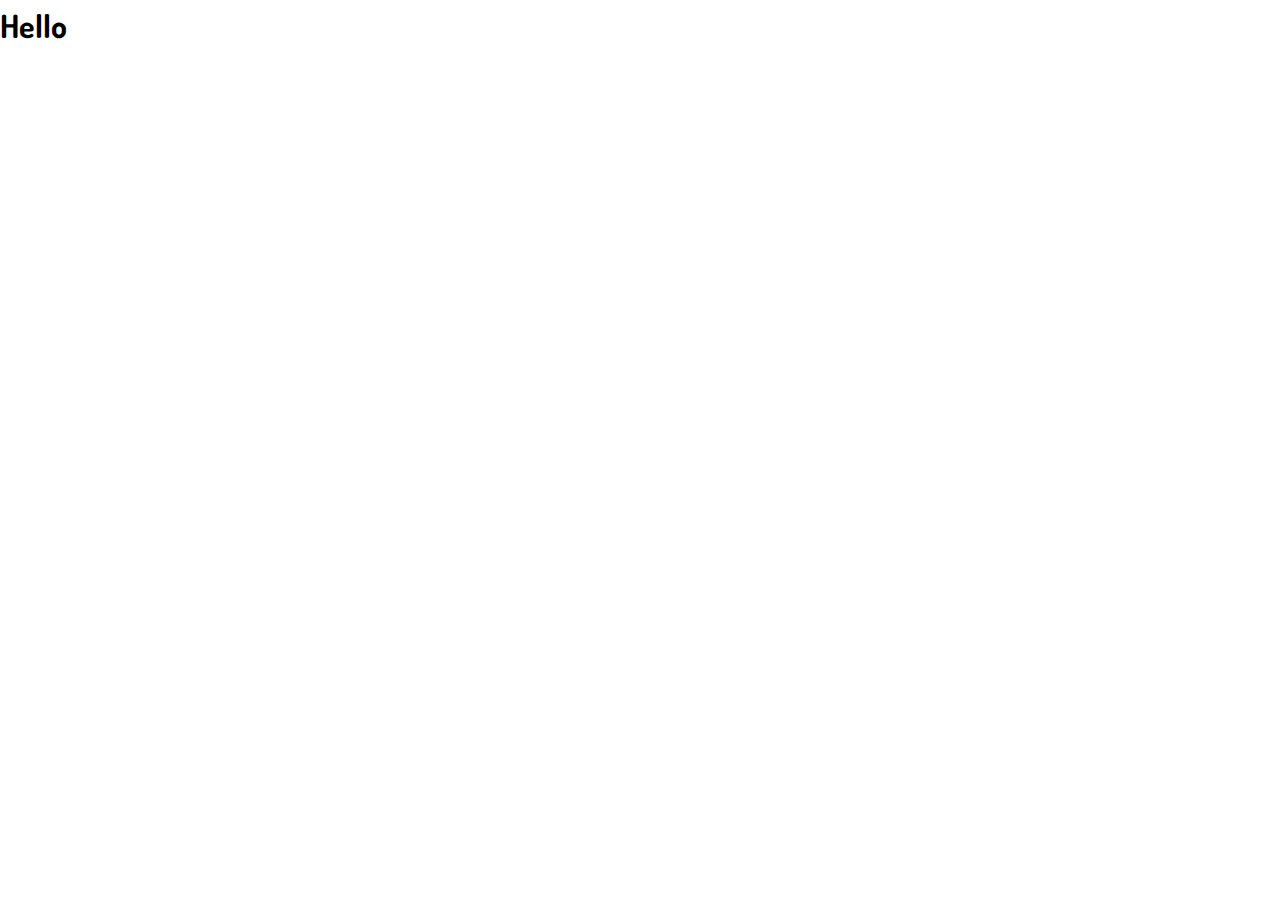
==== index.html @ 10ef943d "project setup" ====
<!doctype html>
<html lang="en">
<head>
    <meta charset="UTF-8">
    <meta name="description" content="Portfolio Website">
    <meta name="keywords" content="portfolio,website,site">
    <meta name="viewport"
          content="width=device-width, user-scalable=no, initial-scale=1.0, maximum-scale=1.0, minimum-scale=1.0">
    <meta http-equiv="X-UA-Compatible" content="ie=edge">
    <link rel="stylesheet" href="https://use.fontawesome.com/releases/v5.15.2/css/all.css"
          integrity="sha384-vSIIfh2YWi9wW0r9iZe7RJPrKwp6bG+s9QZMoITbCckVJqGCCRhc+ccxNcdpHuYu"
          crossorigin="anonymous">
    <link rel="preconnect" href="https://fonts.gstatic.com">
    <link href="https://fonts.googleapis.com/css2?family=Dosis&display=swap" rel="stylesheet">
    <link rel="stylesheet" href="css/main.css">
    <title>John Doe | UI/UX Designer & Photographer</title>
</head>
<body>
    <h1>Hello</h1>
</body>
</html>
---- css/main.css ----
* {
  margin: 0;
  padding: 0; }

body {
  font-family: 'Dosis', sans-serif;
  line-height: 1.6;
  background: #ffffff; }

a {
  text-decoration: none; }
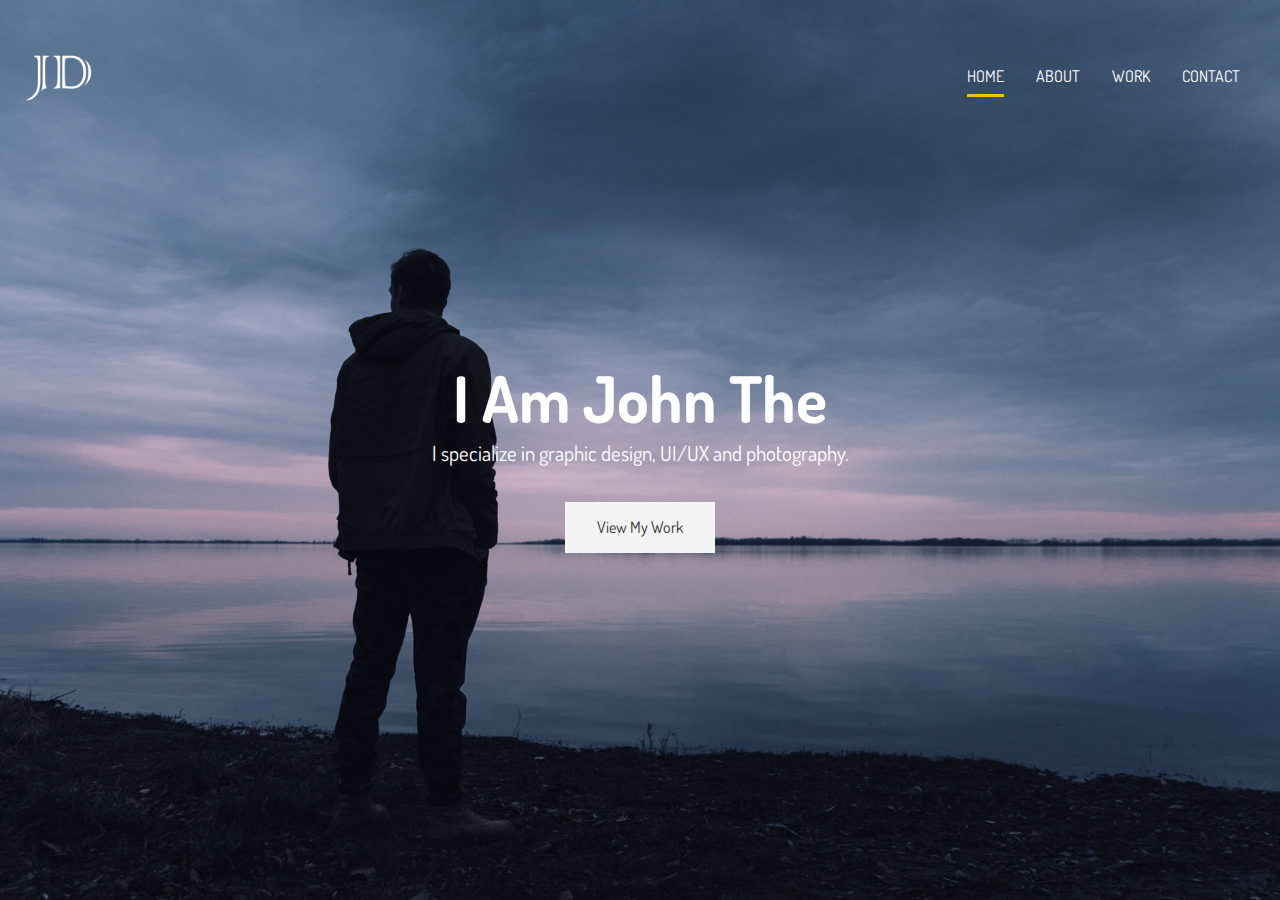
==== commit 237f7e94: "header & navbar have been implemented" ====
--- a/index.html
+++ b/index.html
@@ -16,6 +16,29 @@
     <title>John Doe | UI/UX Designer & Photographer</title>
 </head>
 <body>
-    <h1>Hello</h1>
+    <!-- Header -->
+    <header id="header-home">
+        <div class="container">
+            <nav id="main-nav">
+                <img src="img/logo.png" alt="My Logo Image" id="logo">
+                <ul>
+                    <li><a href="index.html" class="current">Home</a></li>
+                    <li><a href="about.html">About</a></li>
+                    <li><a href="work.html">Work</a></li>
+                    <li><a href="contact.html">Contact</a></li>
+                </ul>
+            </nav>
+            <div class="header-content">
+                <h1>I Am John The
+                    <span class="txt-type"
+                          data-wait="3000"
+                          data-words='["Photographer", "Designer", "UI/UX Dev]'>
+                    </span>
+                </h1>
+                <p class="lead">I specialize in graphic design, UI/UX and photography.</p>
+                <a href="work.html" class="btn-light">View My Work</a>
+            </div>
+        </div>
+    </header>
 </body>
 </html>--- a/css/main.css
+++ b/css/main.css
@@ -1,3 +1,40 @@
+.container {
+  max-width: 1280px;
+  padding: 1.5rem;
+  margin: auto;
+  overflow: hidden; }
+
+.btn-main, .btn-light, .btn-dark {
+  display: inline-block;
+  padding: 0.8rem 2rem;
+  transition: all 0.5s;
+  border: none;
+  cursor: pointer; }
+
+.btn-main {
+  color: #333333;
+  background-color: #ffbc00; }
+
+.btn-light {
+  color: #333333;
+  background-color: #f4f4f4; }
+
+.btn-dark {
+  color: #333333;
+  background-color: #333333; }
+
+button[class^='btn-']:hover,
+a[class^='btn-']:hover,
+input[class^='btn-']:hover {
+  background-color: #ffbc00; }
+
+.lead {
+  font-size: 1.3rem;
+  margin-bottom: 2rem; }
+
+.text-center {
+  text-align: center; }
+
 * {
   margin: 0;
   padding: 0; }
@@ -8,4 +45,51 @@
   background: #ffffff; }
 
 a {
-  text-decoration: none; }
+  text-decoration: none;
+  color: #333333; }
+
+ul {
+  list-style: none; }
+
+h2, h3, h4 {
+  text-transform: uppercase; }
+
+img {
+  width: 100%; }
+
+#logo {
+  width: 70px;
+  height: 70px;
+  color: #ffffff;
+  text-transform: uppercase; }
+
+#main-nav {
+  display: flex;
+  justify-content: space-between;
+  padding-top: 1rem; }
+  #main-nav ul {
+    display: flex; }
+  #main-nav li {
+    padding: 1.5rem 1rem; }
+  #main-nav a {
+    text-decoration: none;
+    color: #ffffff;
+    text-transform: uppercase;
+    border-bottom: 3px transparent solid;
+    padding-bottom: 0.5rem;
+    transition: border-color 0.5s; }
+    #main-nav a:hover {
+      border-color: #cccccc; }
+    #main-nav a.current {
+      border-color: #ffbc00; }
+
+#header-home {
+  background: url("../img/showcase.jpg") no-repeat center right/cover;
+  height: 100vh;
+  color: #ffffff; }
+  #header-home .header-content {
+    text-align: center;
+    padding-top: 20%; }
+    #header-home .header-content h1 {
+      font-size: 4rem;
+      line-height: 1.2; }
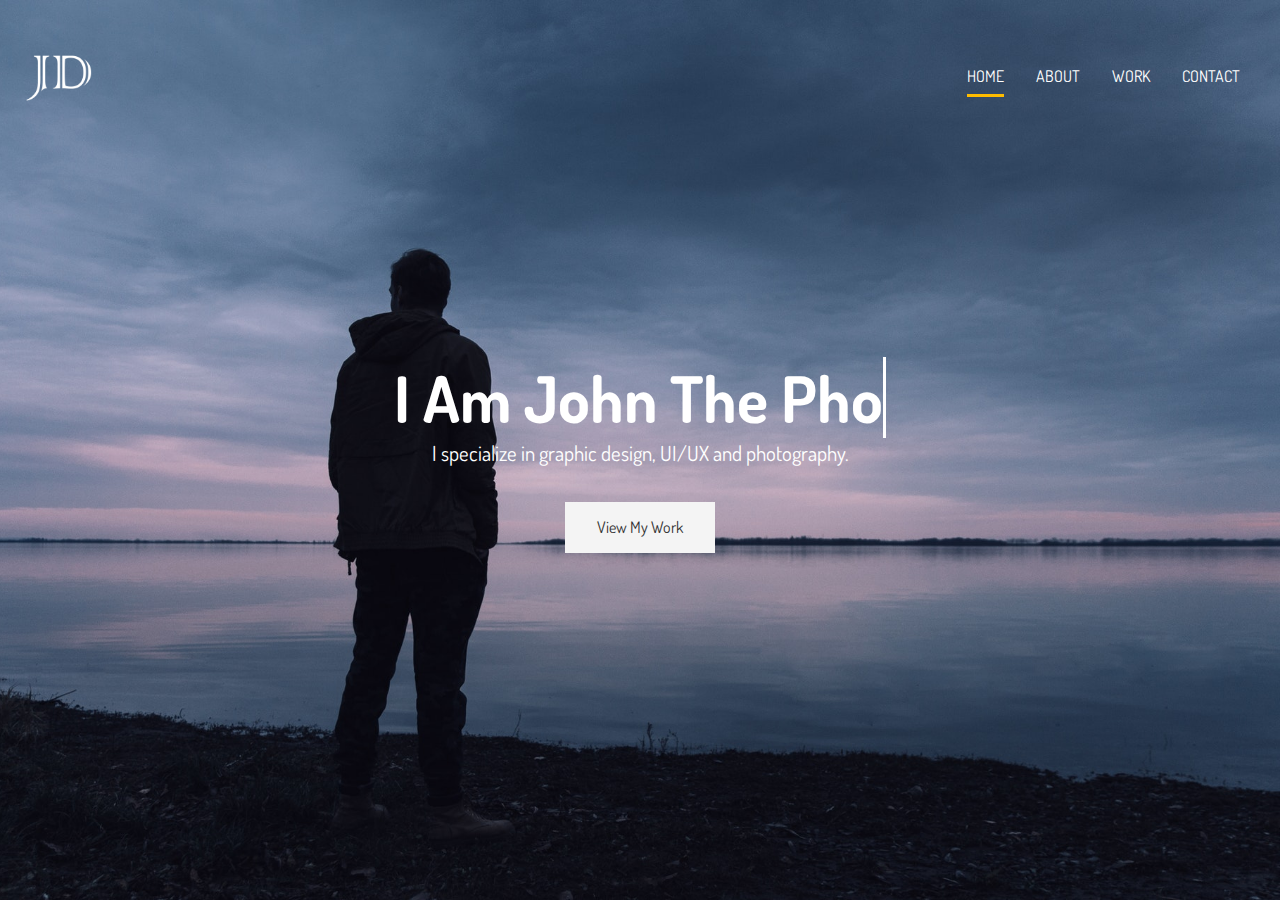
==== commit 29e37039: "typewritter script has been implemented" ====
--- a/index.html
+++ b/index.html
@@ -32,7 +32,7 @@
                 <h1>I Am John The
                     <span class="txt-type"
                           data-wait="3000"
-                          data-words='["Photographer", "Designer", "UI/UX Dev]'>
+                          data-words='["Photographer", "Designer", "UI/UX Dev"]'>
                     </span>
                 </h1>
                 <p class="lead">I specialize in graphic design, UI/UX and photography.</p>
@@ -40,5 +40,6 @@
             </div>
         </div>
     </header>
+    <script src="js/typewriter.js"></script>
 </body>
 </html>--- a/css/main.css
+++ b/css/main.css
@@ -93,3 +93,6 @@
     #header-home .header-content h1 {
       font-size: 4rem;
       line-height: 1.2; }
+
+.txt-type > .txt {
+  border-right: 0.2rem solid #ffffff; }
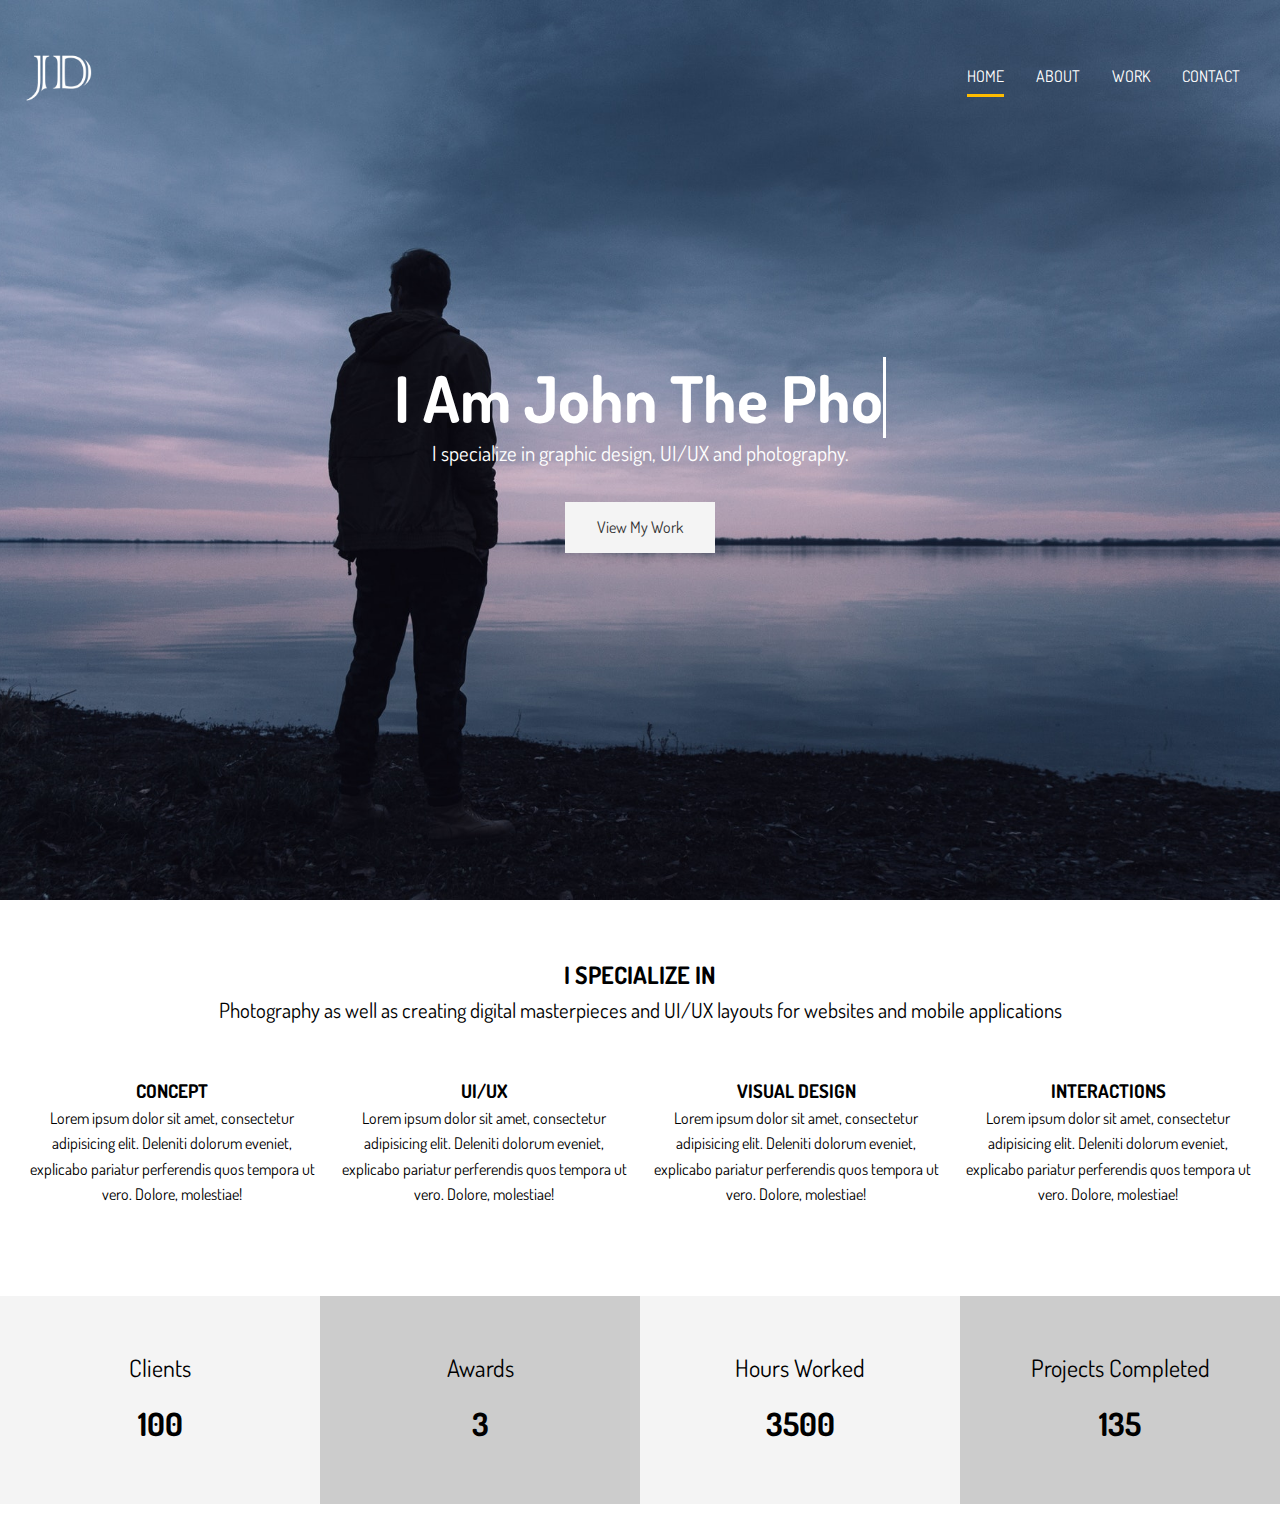
==== commit ccea0e91: "specialize & stats section has been added" ====
--- a/index.html
+++ b/index.html
@@ -40,6 +40,81 @@
             </div>
         </div>
     </header>
+    <!-- Section A: Specialize  -->
+    <section id="home-a" class="text-center py-2">
+        <div class="container">
+            <h2 class="section-title">
+                I Specialize In
+            </h2>
+            <div class="bottom-line"></div>
+            <p class="lead">
+                Photography as well as creating digital masterpieces and UI/UX layouts for websites and mobile applications
+            </p>
+            <div class="specials">
+                <div>
+                    <i class="fas fa-file-alt fa-2x"></i>
+                    <h3>Concept</h3>
+                    <p>Lorem ipsum dolor sit amet, consectetur adipisicing elit.
+                        Deleniti dolorum eveniet, explicabo pariatur perferendis
+                        quos tempora ut vero. Dolore, molestiae!</p>
+                </div>
+                <div>
+                    <i class="fas fa-desktop fa-2x"></i>
+                    <h3>UI/UX</h3>
+                    <p>Lorem ipsum dolor sit amet, consectetur adipisicing elit.
+                        Deleniti dolorum eveniet, explicabo pariatur perferendis
+                        quos tempora ut vero. Dolore, molestiae!</p>
+                </div>
+                <div>
+                    <i class="fas fa-object-ungroup fa-2x"></i>
+                    <h3>Visual Design</h3>
+                    <p>Lorem ipsum dolor sit amet, consectetur adipisicing elit.
+                        Deleniti dolorum eveniet, explicabo pariatur perferendis
+                        quos tempora ut vero. Dolore, molestiae!</p>
+                </div>
+                <div>
+                    <i class="fas fa-thumbs-up fa-2x"></i>
+                    <h3>Interactions</h3>
+                    <p>Lorem ipsum dolor sit amet, consectetur adipisicing elit.
+                        Deleniti dolorum eveniet, explicabo pariatur perferendis
+                        quos tempora ut vero. Dolore, molestiae!</p>
+                </div>
+            </div>
+        </div>
+    </section>
+    <!-- Section B: Stats -->
+    <section id="home-b" class="text-center py-2">
+        <div class="stats">
+            <div>
+                <ul>
+                    <li><i class="fas fa-users fa-3x"></i></li>
+                    <li class="stats-title">Clients</li>
+                    <li class="stats-number">100</li>
+                </ul>
+            </div>
+            <div>
+                <ul>
+                    <li><i class="fas fa-award"></i></li>
+                    <li class="stats-title">Awards</li>
+                    <li class="stats-number">3</li>
+                </ul>
+            </div>
+            <div>
+                <ul>
+                    <li><i class="fas fa-hourglass-start"></i></li>
+                    <li class="stats-title">Hours Worked</li>
+                    <li class="stats-number">3500</li>
+                </ul>
+            </div>
+            <div>
+                <ul>
+                    <li><i class="fas fa-code-branch"></i></li>
+                    <li class="stats-title">Projects Completed</li>
+                    <li class="stats-number">135</li>
+                </ul>
+            </div>
+        </div>
+    </section>
     <script src="js/typewriter.js"></script>
 </body>
 </html>--- a/css/main.css
+++ b/css/main.css
@@ -34,6 +34,30 @@
 
 .text-center {
   text-align: center; }
+
+.py-1 {
+  padding: 1rem 0; }
+
+.py-2 {
+  padding: 2rem 0; }
+
+.py-3 {
+  padding: 3rem 0; }
+
+.py-4 {
+  padding: 4rem 0; }
+
+.my-1 {
+  margin: 1rem 0; }
+
+.my-2 {
+  margin: 2rem 0; }
+
+.my-3 {
+  margin: 3rem 0; }
+
+.my-4 {
+  margin: 4rem 0; }
 
 * {
   margin: 0;
@@ -96,3 +120,29 @@
 
 .txt-type > .txt {
   border-right: 0.2rem solid #ffffff; }
+
+#home-a .specials {
+  margin-top: 3rem;
+  display: grid;
+  grid-gap: 1rem;
+  grid-template-columns: repeat(4, 1fr); }
+  #home-a .specials .fas {
+    color: #ffbc00;
+    padding-bottom: 0.4rem; }
+
+#home-b .stats {
+  display: grid;
+  grid-template-columns: repeat(4, 1fr); }
+  #home-b .stats li {
+    line-height: 2; }
+    #home-b .stats li.stats-title {
+      font-size: 1.5rem; }
+    #home-b .stats li.stats-number {
+      font-size: 2rem;
+      font-weight: bold; }
+  #home-b .stats div {
+    padding: 3rem 0; }
+    #home-b .stats div:nth-child(odd) {
+      background: #f4f4f4; }
+    #home-b .stats div:nth-child(even) {
+      background: #cccccc; }
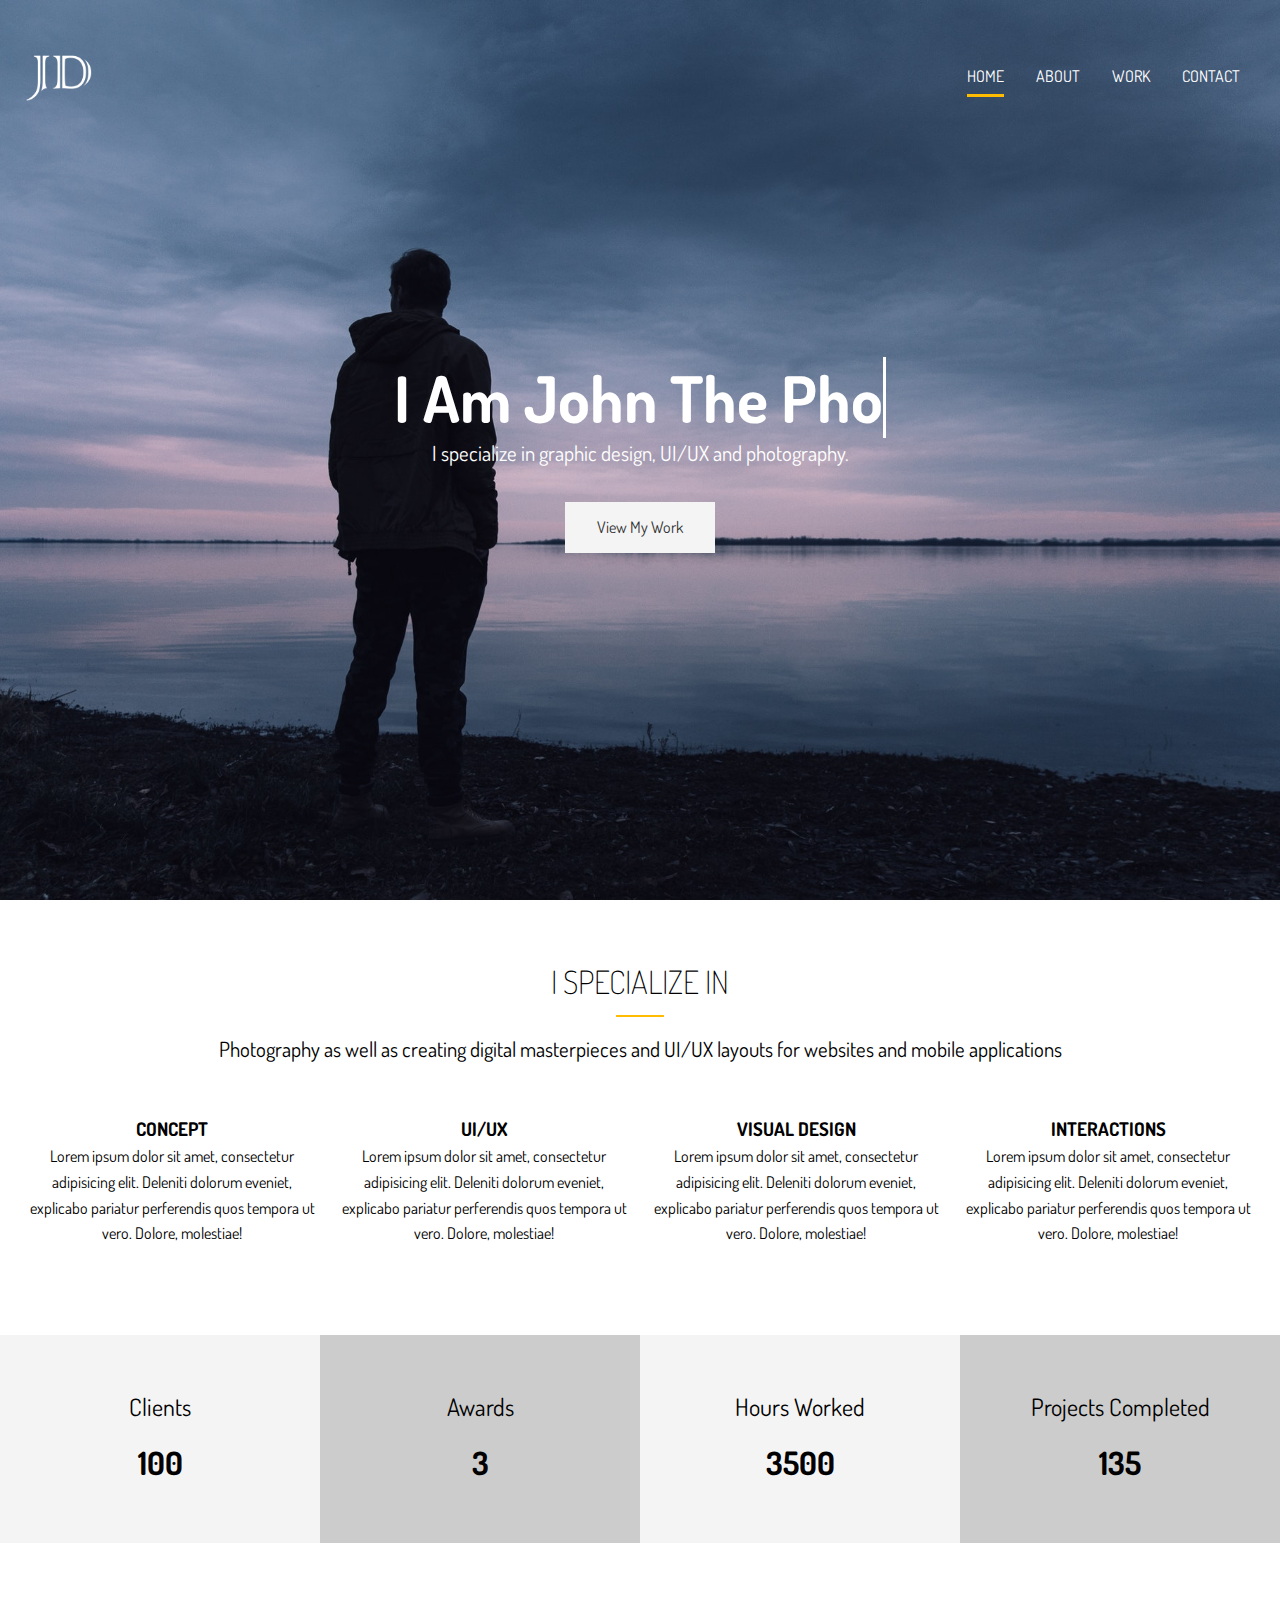
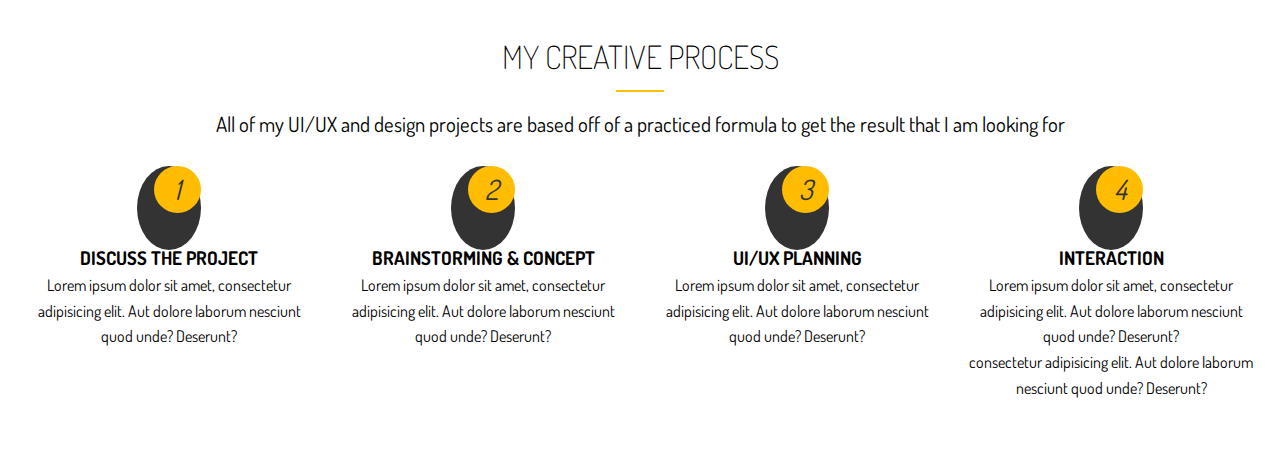
==== commit 03aeca9d: "process section has been added" ====
--- a/index.html
+++ b/index.html
@@ -115,6 +115,54 @@
             </div>
         </div>
     </section>
+    <!-- Section C: Process -->
+    <section id="home-c" class="text-center py-2">
+        <div class="container">
+            <h2 class="section-title">
+                My Creative Process
+            </h2>
+            <div class="bottom-line"></div>
+            <p class="lead">
+                All of my UI/UX and design projects are based
+                off of a practiced formula to get the result that I am looking for
+            </p>
+            <div class="process">
+                <div>
+                    <i class="fas fa-file-alt fa-4x process-icon my-2">
+                        <div class="process-step">1</div>
+                    </i>
+                    <h3>Discuss The Project</h3>
+                    <p>Lorem ipsum dolor sit amet,
+                        consectetur adipisicing elit. Aut dolore laborum nesciunt quod unde? Deserunt?</p>
+                </div>
+                <div>
+                    <i class="fas fa-desktop fa-4x process-icon my-2">
+                        <div class="process-step">2</div>
+                    </i>
+                    <h3>Brainstorming & Concept</h3>
+                    <p>Lorem ipsum dolor sit amet,
+                        consectetur adipisicing elit. Aut dolore laborum nesciunt quod unde? Deserunt?</p>
+                </div>
+                <div>
+                    <i class="fas fa-object-ungroup fa-4x process-icon my-2">
+                        <div class="process-step">3</div>
+                    </i>
+                    <h3>UI/UX Planning</h3>
+                    <p>Lorem ipsum dolor sit amet,
+                        consectetur adipisicing elit. Aut dolore laborum nesciunt quod unde? Deserunt?</p>
+                </div>
+                <div>
+                    <i class="fas fa-thumbs-up fa-4x process-icon my-2">
+                        <div class="process-step">4</div>
+                    </i>
+                    <h3>Interaction</h3>
+                    <p>Lorem ipsum dolor sit amet,
+                        consectetur adipisicing elit. Aut dolore laborum nesciunt quod unde? Deserunt?</p>
+                        consectetur adipisicing elit. Aut dolore laborum nesciunt quod unde? Deserunt?</p>
+                </div>
+            </div>
+        </div>
+    </section>
     <script src="js/typewriter.js"></script>
 </body>
 </html>--- a/css/main.css
+++ b/css/main.css
@@ -58,6 +58,21 @@
 
 .my-4 {
   margin: 4rem 0; }
+
+.section-title {
+  font-size: 2rem;
+  display: block;
+  padding-bottom: 0.5rem;
+  text-align: center;
+  font-weight: 100;
+  text-transform: uppercase; }
+
+.bottom-line {
+  height: 2px;
+  width: 3rem;
+  background: #ffbc00;
+  display: block;
+  margin: 0 auto 1rem auto; }
 
 * {
   margin: 0;
@@ -146,3 +161,41 @@
       background: #f4f4f4; }
     #home-b .stats div:nth-child(even) {
       background: #cccccc; }
+
+#home-c .process {
+  display: grid;
+  grid-template-columns: repeat(4, 1fr);
+  grid-gap: 1.5rem;
+  text-align: center; }
+  #home-c .process-step {
+    position: absolute;
+    top: 0;
+    right: 0;
+    font-size: 28px;
+    background: #ffbc00;
+    border-radius: 50%;
+    height: 15px;
+    width: 15px;
+    line-height: 15px;
+    padding: 1rem;
+    transition: all 1s;
+    color: #333333; }
+  #home-c .process-icon {
+    border-radius: 50%;
+    background: #333333;
+    color: #ffffff;
+    padding: 2rem;
+    width: 70px;
+    height: 70px;
+    line-height: 70px;
+    text-align: center;
+    position: relative;
+    transition: all 1s; }
+    #home-c .process-icon:hover {
+      background: #ffbc00;
+      height: 90px;
+      width: 90px;
+      line-height: 90px; }
+      #home-c .process-icon:hover .process-step {
+        background: #333333;
+        color: #f4f4f4; }
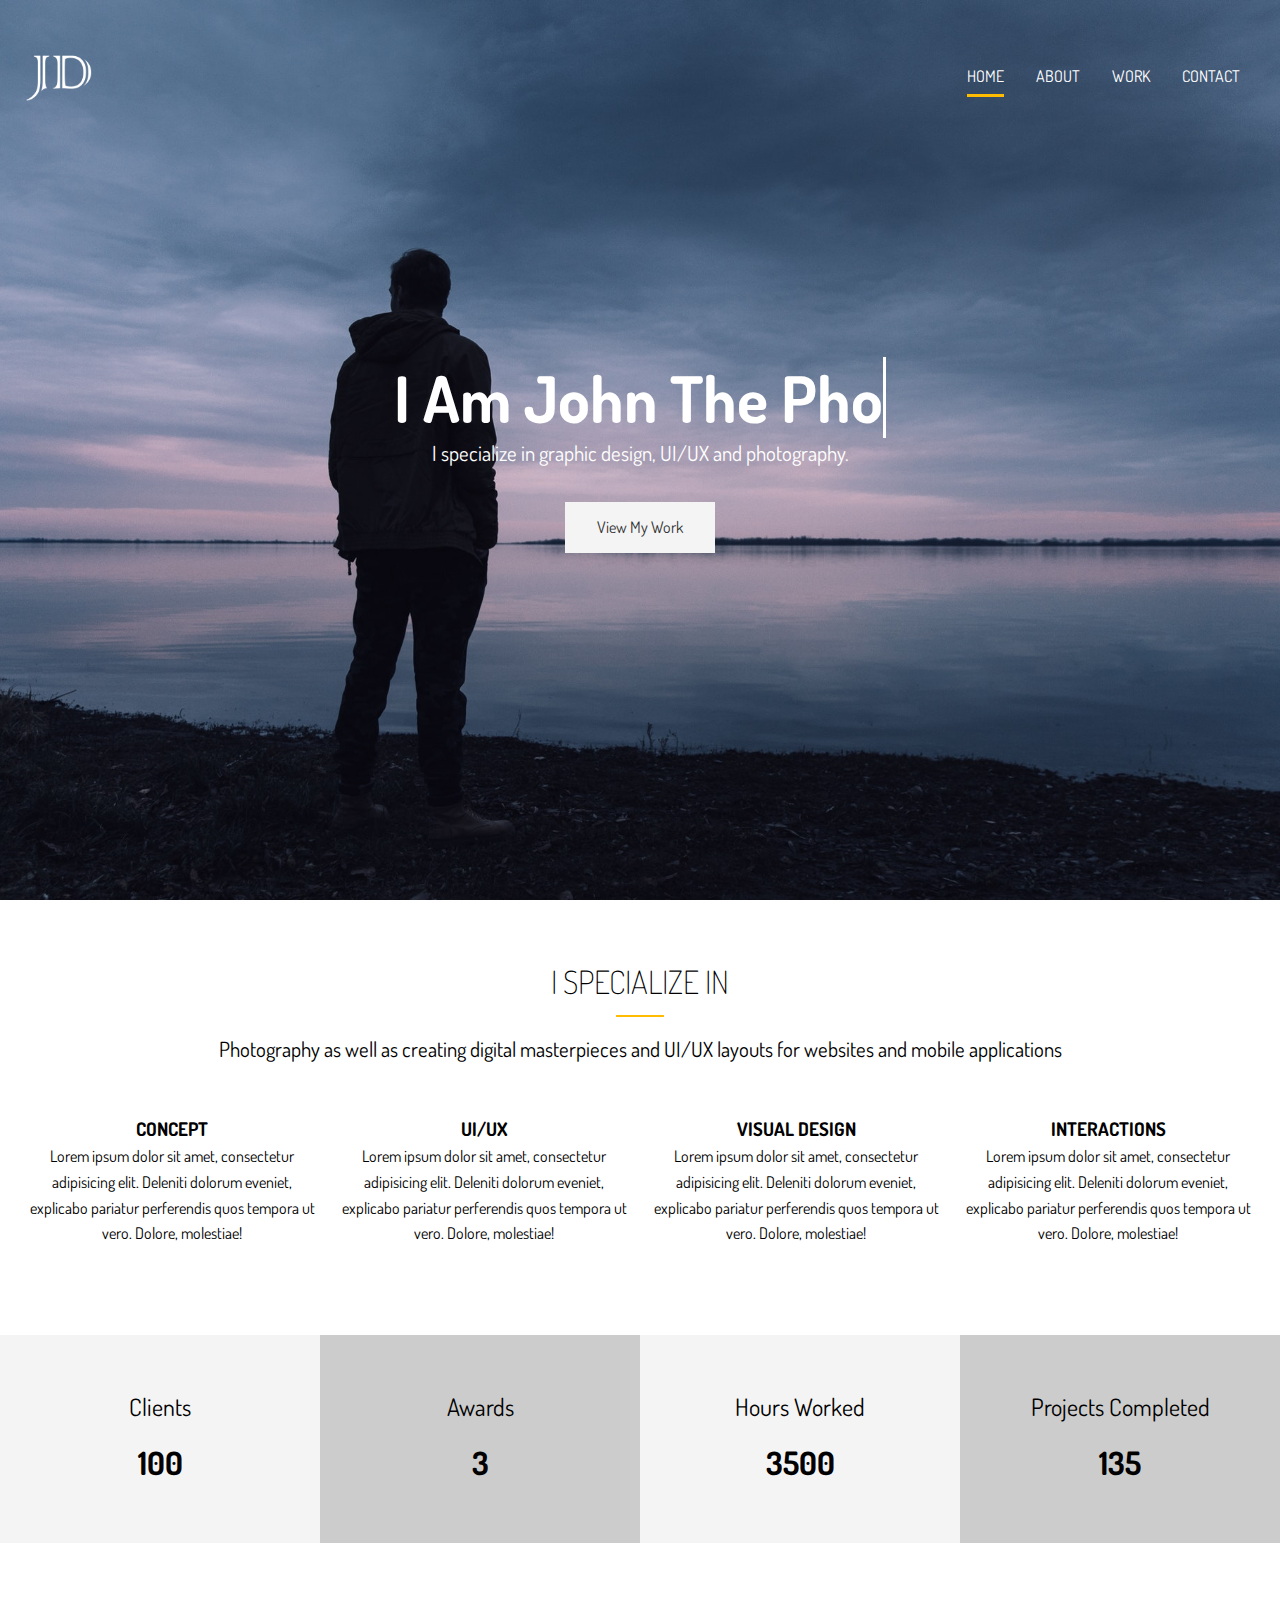
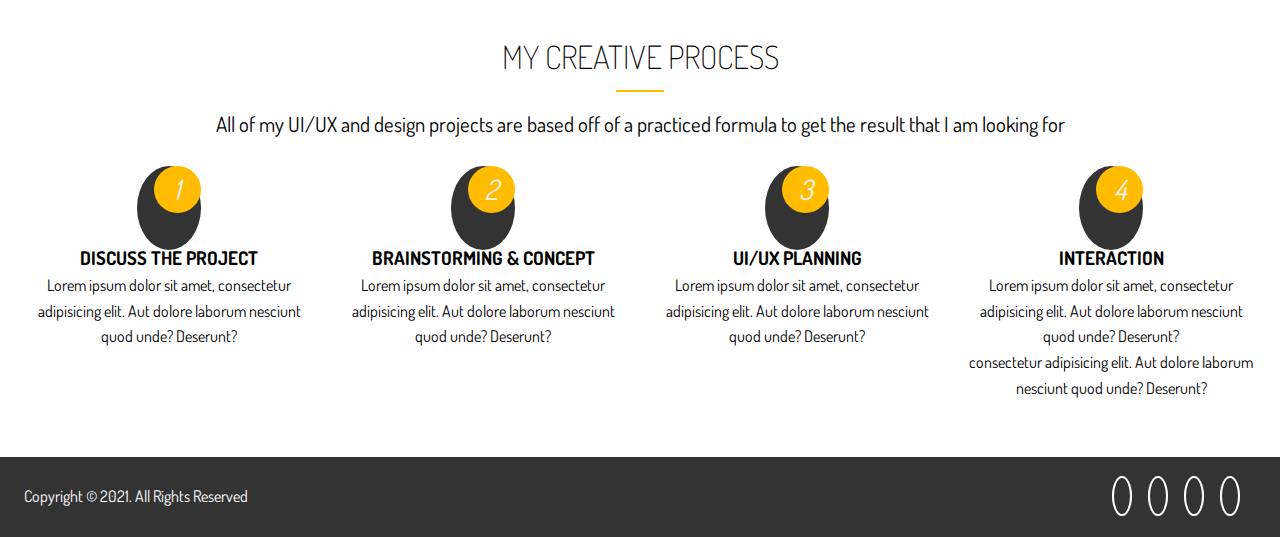
==== commit dfb8a980: "footer has implemented" ====
--- a/index.html
+++ b/index.html
@@ -163,6 +163,18 @@
             </div>
         </div>
     </section>
+    <!-- Footer -->
+    <footer id="main-footer">
+        <div class="footer-content container">
+            <p>Copyright &copy; 2021. All Rights Reserved</p>
+            <div class="social">
+                <i class="fab fa-twitter"></i>
+                <i class="fab fa-facebook"></i>
+                <i class="fab fa-instagram"></i>
+                <i class="fab fa-linkedin"></i>
+            </div>
+        </div>
+    </footer>
     <script src="js/typewriter.js"></script>
 </body>
 </html>--- a/css/main.css
+++ b/css/main.css
@@ -179,11 +179,11 @@
     line-height: 15px;
     padding: 1rem;
     transition: all 1s;
-    color: #333333; }
+    color: #f4f4f4; }
   #home-c .process-icon {
     border-radius: 50%;
     background: #333333;
-    color: #ffffff;
+    color: #f4f4f4;
     padding: 2rem;
     width: 70px;
     height: 70px;
@@ -199,3 +199,26 @@
       #home-c .process-icon:hover .process-step {
         background: #333333;
         color: #f4f4f4; }
+
+#main-footer {
+  background: #333333;
+  color: #ffffff;
+  height: 5rem; }
+  #main-footer .footer-content {
+    display: flex;
+    justify-content: space-between;
+    align-items: center;
+    height: 2rem; }
+    #main-footer .footer-content .social .fab {
+      margin-right: 1rem;
+      border: 2px #ffffff solid;
+      border-radius: 50%;
+      height: 20px;
+      width: 20px;
+      line-height: 20px;
+      text-align: center;
+      padding: 0.5rem;
+      transition: all 0.7s; }
+      #main-footer .footer-content .social .fab:hover {
+        background: #ffbc00;
+        color: #333333; }
